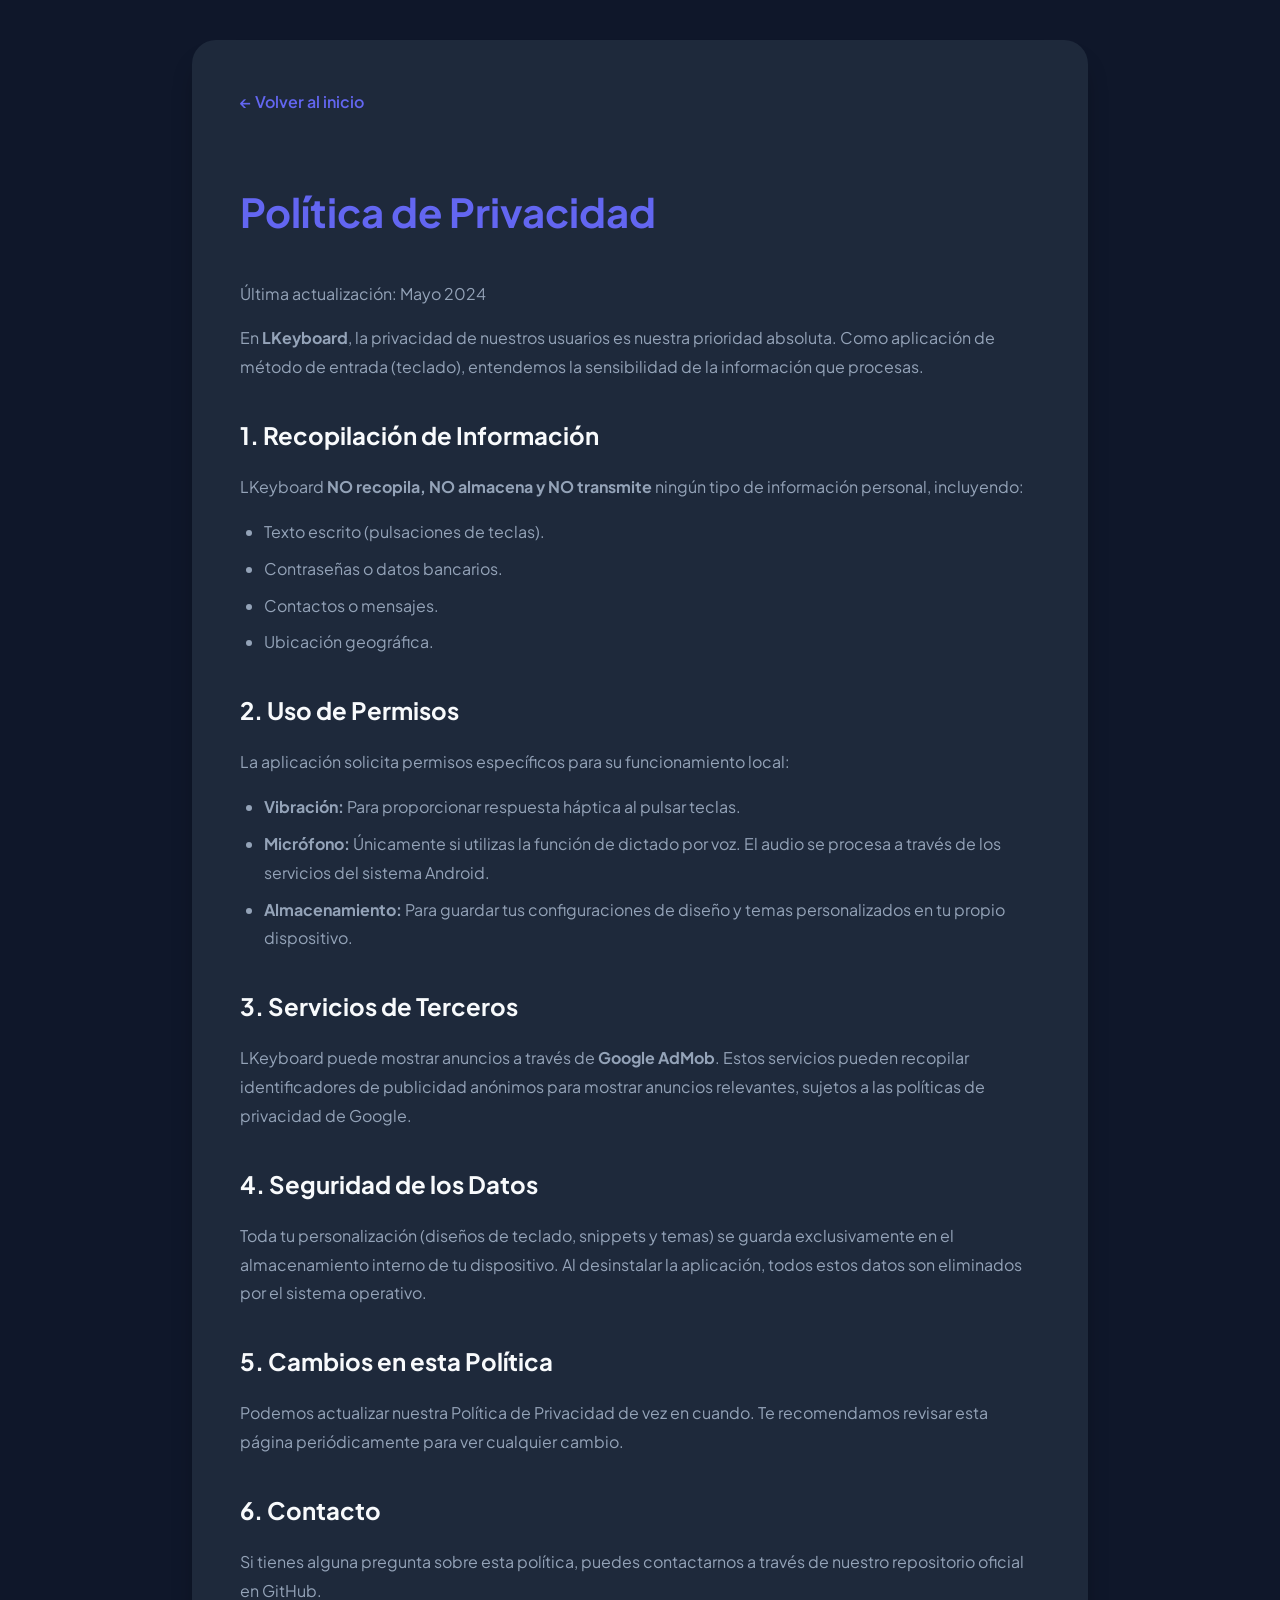
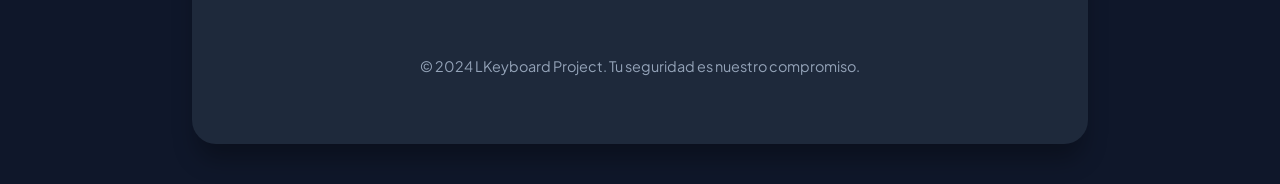
==== privacy-policy.html @ 49d66846 "actualizacion de la pagina" ====
<!DOCTYPE html>
<html lang="es">
<head>
    <meta charset="UTF-8">
    <meta name="viewport" content="width=device-width, initial-scale=1.0">
    <title>Política de Privacidad - LKeyboard</title>
    <link href="https://fonts.googleapis.com/css2?family=Plus+Jakarta+Sans:wght@400;600;700&display=swap" rel="stylesheet">
    <style>
        :root {
            --primary: #6366f1;
            --bg: #0f172a;
            --card-bg: #1e293b;
            --text: #f8fafc;
            --text-muted: #94a3b8;
        }

        body {
            background-color: var(--bg);
            color: var(--text);
            font-family: 'Plus Jakarta Sans', sans-serif;
            line-height: 1.8;
            padding: 2rem;
        }

        .container {
            max-width: 800px;
            margin: 0 auto;
            background: var(--card-bg);
            padding: 3rem;
            border-radius: 24px;
            box-shadow: 0 20px 25px -5px rgba(0, 0, 0, 0.3);
        }

        h1 { font-size: 2.5rem; margin-bottom: 2rem; color: var(--primary); }
        h2 { font-size: 1.5rem; margin-top: 2rem; margin-bottom: 1rem; color: var(--text); }
        p { margin-bottom: 1rem; color: var(--text-muted); }
        ul { margin-bottom: 1rem; padding-left: 1.5rem; color: var(--text-muted); }
        li { margin-bottom: 0.5rem; }

        .back-link {
            display: inline-block;
            margin-bottom: 2rem;
            color: var(--primary);
            text-decoration: none;
            font-weight: 600;
        }

        footer {
            margin-top: 3rem;
            text-align: center;
            font-size: 0.9rem;
            color: var(--text-muted);
        }
    </style>
</head>
<body>

    <div class="container">
        <a href="index.html" class="back-link">← Volver al inicio</a>

        <h1>Política de Privacidad</h1>
        <p>Última actualización: Mayo 2024</p>

        <p>En <strong>LKeyboard</strong>, la privacidad de nuestros usuarios es nuestra prioridad absoluta. Como aplicación de método de entrada (teclado), entendemos la sensibilidad de la información que procesas.</p>

        <h2>1. Recopilación de Información</h2>
        <p>LKeyboard <strong>NO recopila, NO almacena y NO transmite</strong> ningún tipo de información personal, incluyendo:</p>
        <ul>
            <li>Texto escrito (pulsaciones de teclas).</li>
            <li>Contraseñas o datos bancarios.</li>
            <li>Contactos o mensajes.</li>
            <li>Ubicación geográfica.</li>
        </ul>

        <h2>2. Uso de Permisos</h2>
        <p>La aplicación solicita permisos específicos para su funcionamiento local:</p>
        <ul>
            <li><strong>Vibración:</strong> Para proporcionar respuesta háptica al pulsar teclas.</li>
            <li><strong>Micrófono:</strong> Únicamente si utilizas la función de dictado por voz. El audio se procesa a través de los servicios del sistema Android.</li>
            <li><strong>Almacenamiento:</strong> Para guardar tus configuraciones de diseño y temas personalizados en tu propio dispositivo.</li>
        </ul>

        <h2>3. Servicios de Terceros</h2>
        <p>LKeyboard puede mostrar anuncios a través de <strong>Google AdMob</strong>. Estos servicios pueden recopilar identificadores de publicidad anónimos para mostrar anuncios relevantes, sujetos a las políticas de privacidad de Google.</p>

        <h2>4. Seguridad de los Datos</h2>
        <p>Toda tu personalización (diseños de teclado, snippets y temas) se guarda exclusivamente en el almacenamiento interno de tu dispositivo. Al desinstalar la aplicación, todos estos datos son eliminados por el sistema operativo.</p>

        <h2>5. Cambios en esta Política</h2>
        <p>Podemos actualizar nuestra Política de Privacidad de vez en cuando. Te recomendamos revisar esta página periódicamente para ver cualquier cambio.</p>

        <h2>6. Contacto</h2>
        <p>Si tienes alguna pregunta sobre esta política, puedes contactarnos a través de nuestro repositorio oficial en GitHub.</p>

        <footer>
            <p>&copy; 2024 LKeyboard Project. Tu seguridad es nuestro compromiso.</p>
        </footer>
    </div>

</body>
</html>
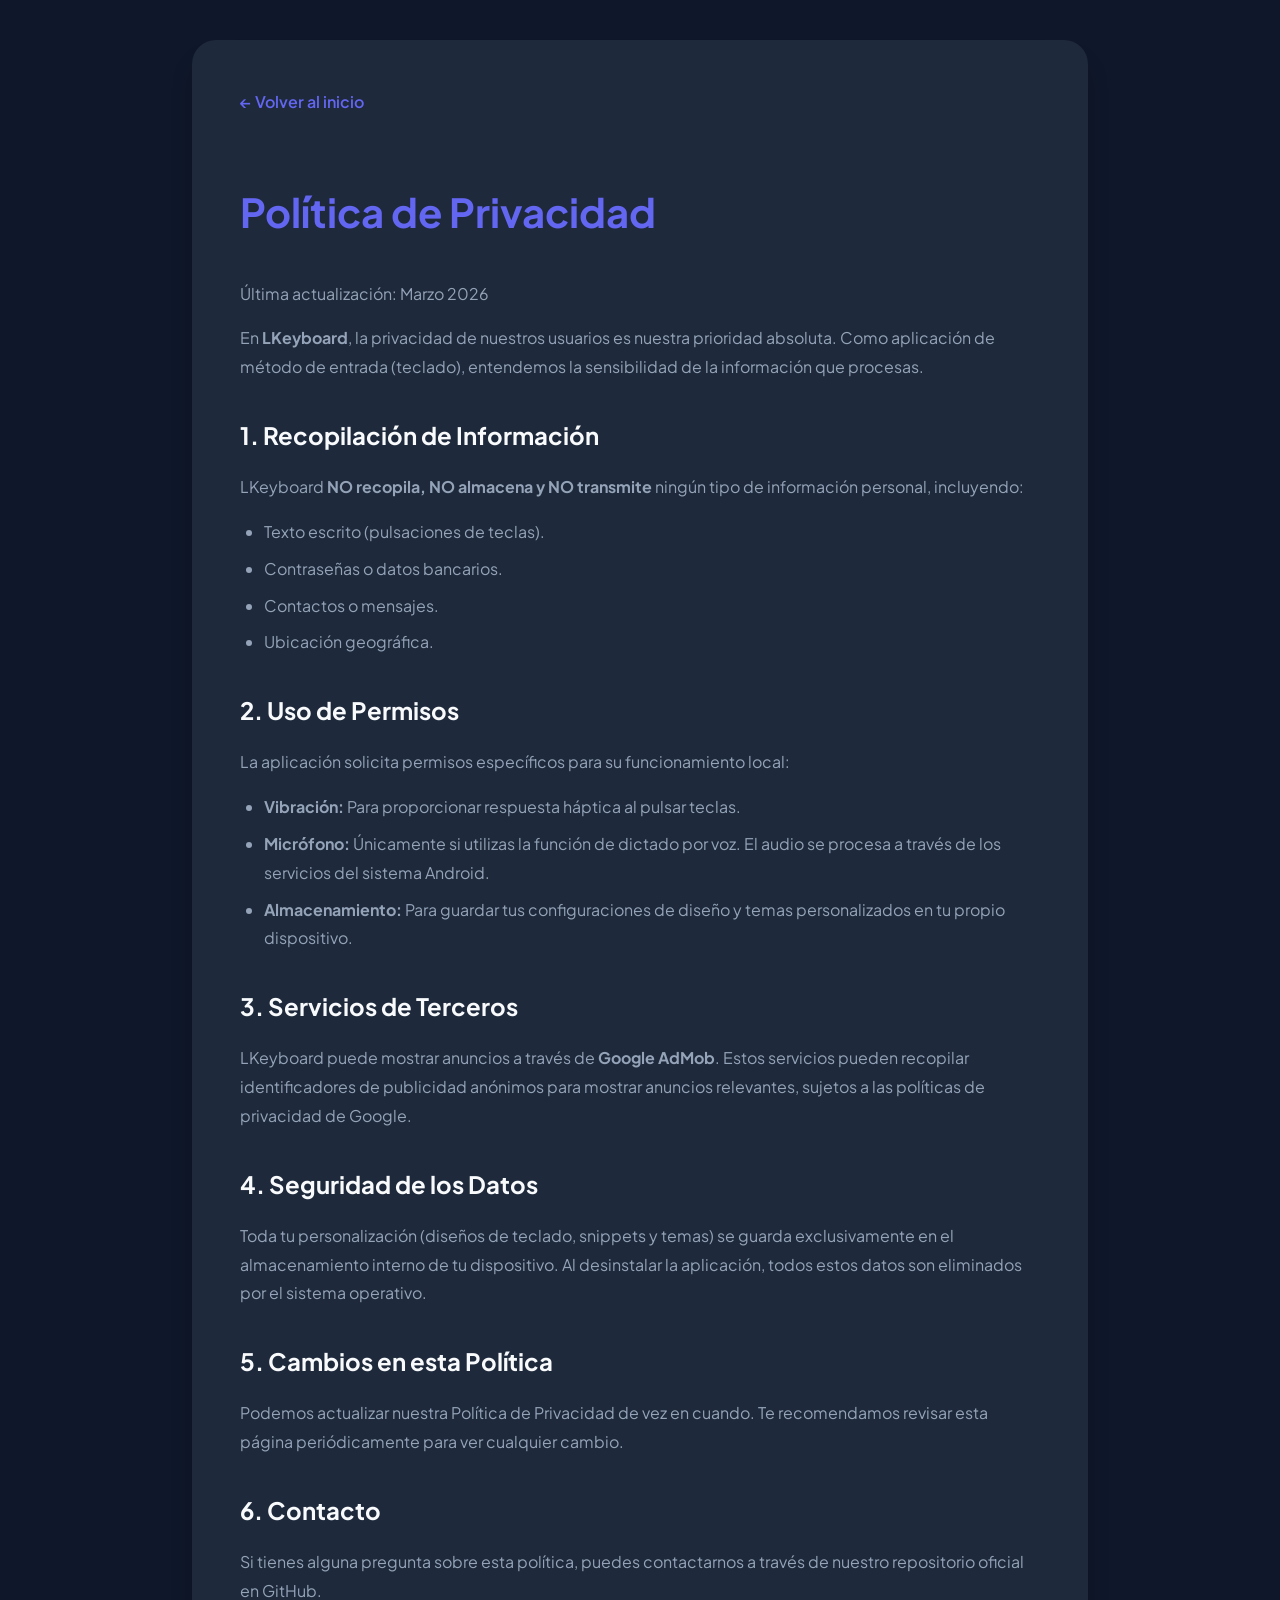
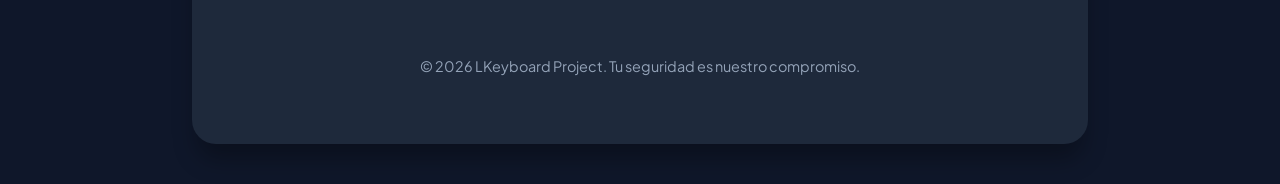
==== commit e993e8aa: "se inserto dos imagenes" ====
--- a/privacy-policy.html
+++ b/privacy-policy.html
@@ -59,7 +59,7 @@
         <a href="index.html" class="back-link">← Volver al inicio</a>
 
         <h1>Política de Privacidad</h1>
-        <p>Última actualización: Mayo 2024</p>
+        <p>Última actualización: Marzo 2026</p>
 
         <p>En <strong>LKeyboard</strong>, la privacidad de nuestros usuarios es nuestra prioridad absoluta. Como aplicación de método de entrada (teclado), entendemos la sensibilidad de la información que procesas.</p>
 
@@ -93,7 +93,7 @@
         <p>Si tienes alguna pregunta sobre esta política, puedes contactarnos a través de nuestro repositorio oficial en GitHub.</p>
 
         <footer>
-            <p>&copy; 2024 LKeyboard Project. Tu seguridad es nuestro compromiso.</p>
+            <p>&copy; 2026 LKeyboard Project. Tu seguridad es nuestro compromiso.</p>
         </footer>
     </div>
 
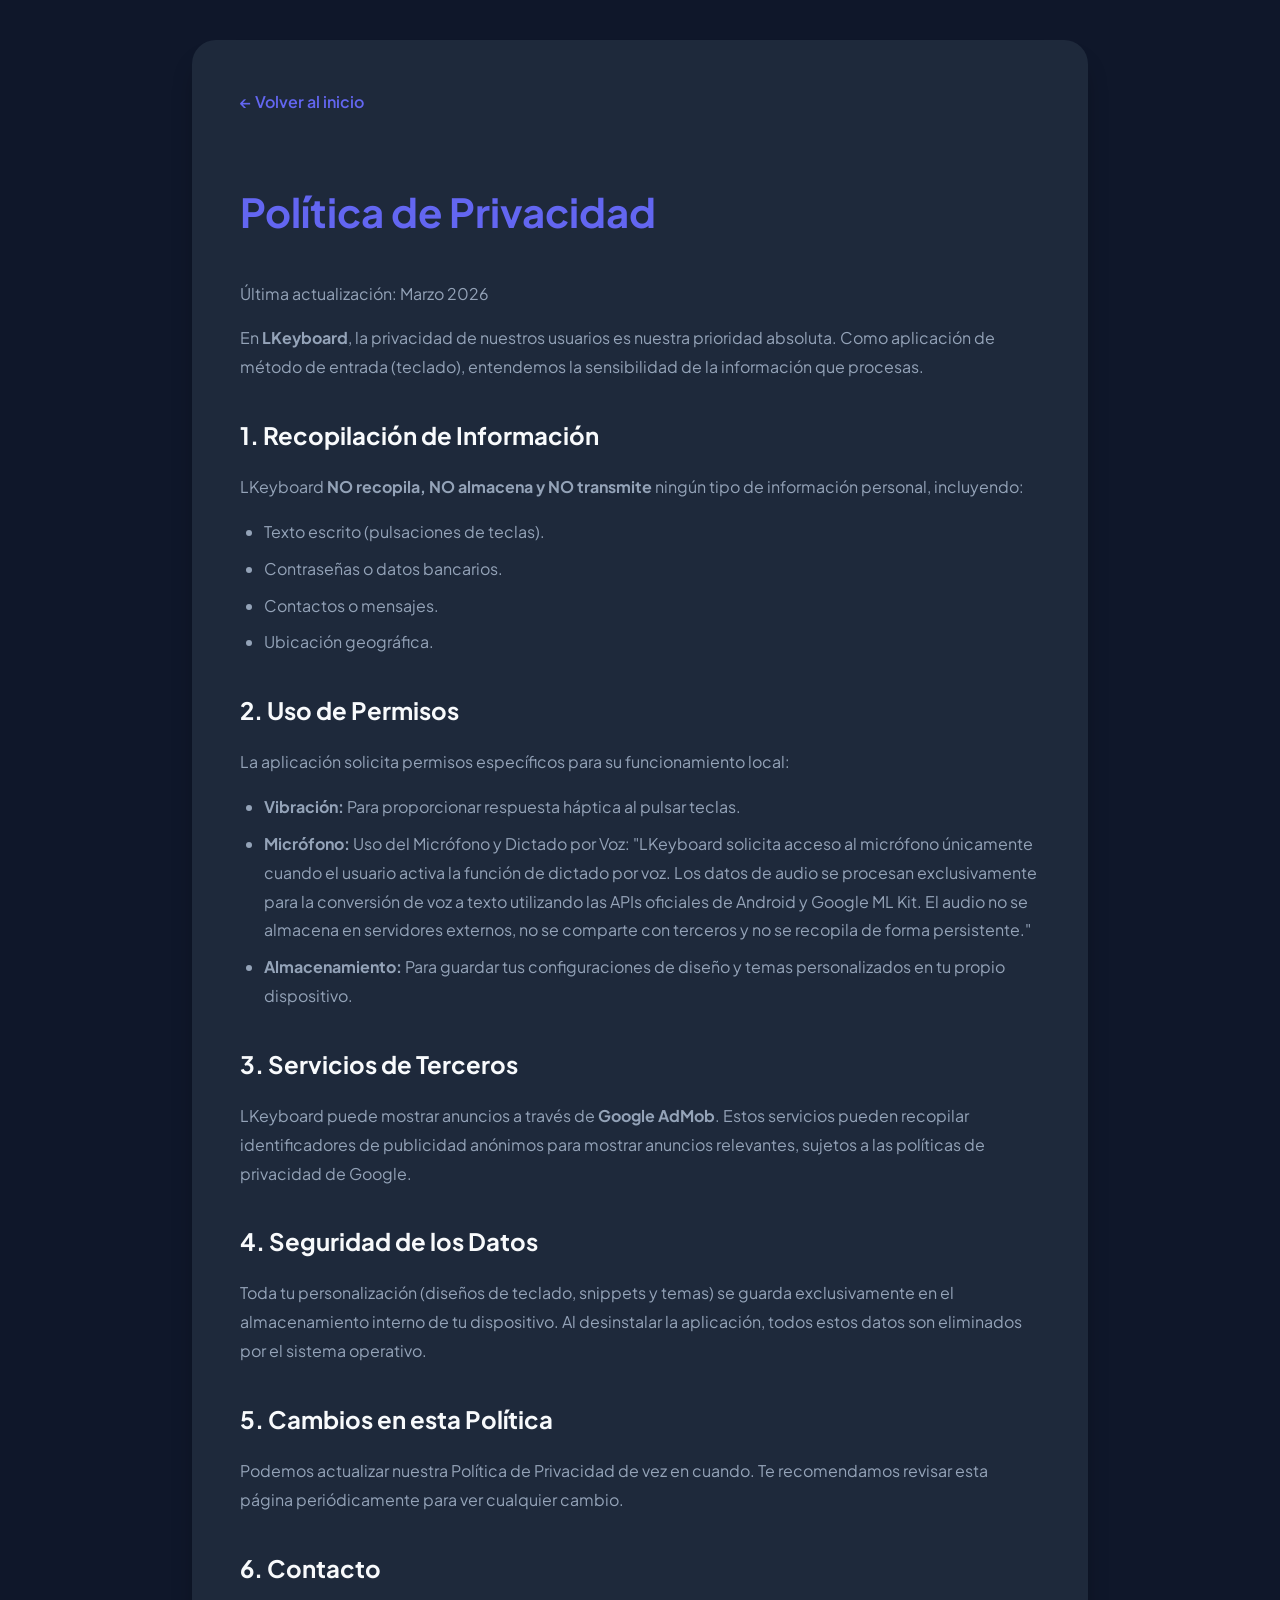
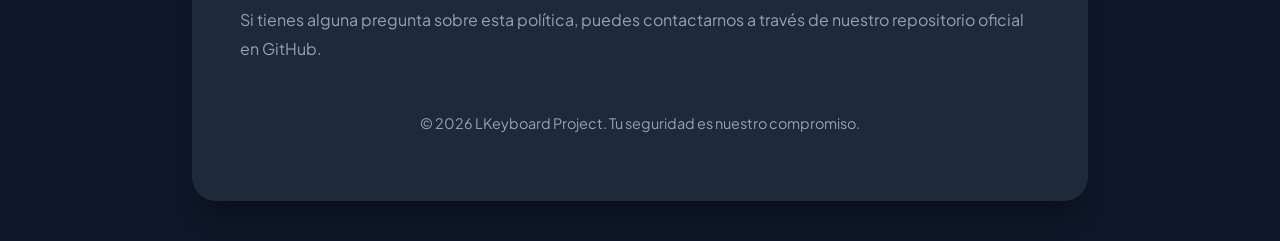
==== commit 7ef67462: "1.23 prueba" ====
--- a/privacy-policy.html
+++ b/privacy-policy.html
@@ -76,7 +76,7 @@
         <p>La aplicación solicita permisos específicos para su funcionamiento local:</p>
         <ul>
             <li><strong>Vibración:</strong> Para proporcionar respuesta háptica al pulsar teclas.</li>
-            <li><strong>Micrófono:</strong> Únicamente si utilizas la función de dictado por voz. El audio se procesa a través de los servicios del sistema Android.</li>
+            <li><strong>Micrófono:</strong> Uso del Micrófono y Dictado por Voz: "LKeyboard solicita acceso al micrófono únicamente cuando el usuario activa la función de dictado por voz. Los datos de audio se procesan exclusivamente para la conversión de voz a texto utilizando las APIs oficiales de Android y Google ML Kit. El audio no se almacena en servidores externos, no se comparte con terceros y no se recopila de forma persistente."</li>
             <li><strong>Almacenamiento:</strong> Para guardar tus configuraciones de diseño y temas personalizados en tu propio dispositivo.</li>
         </ul>
 
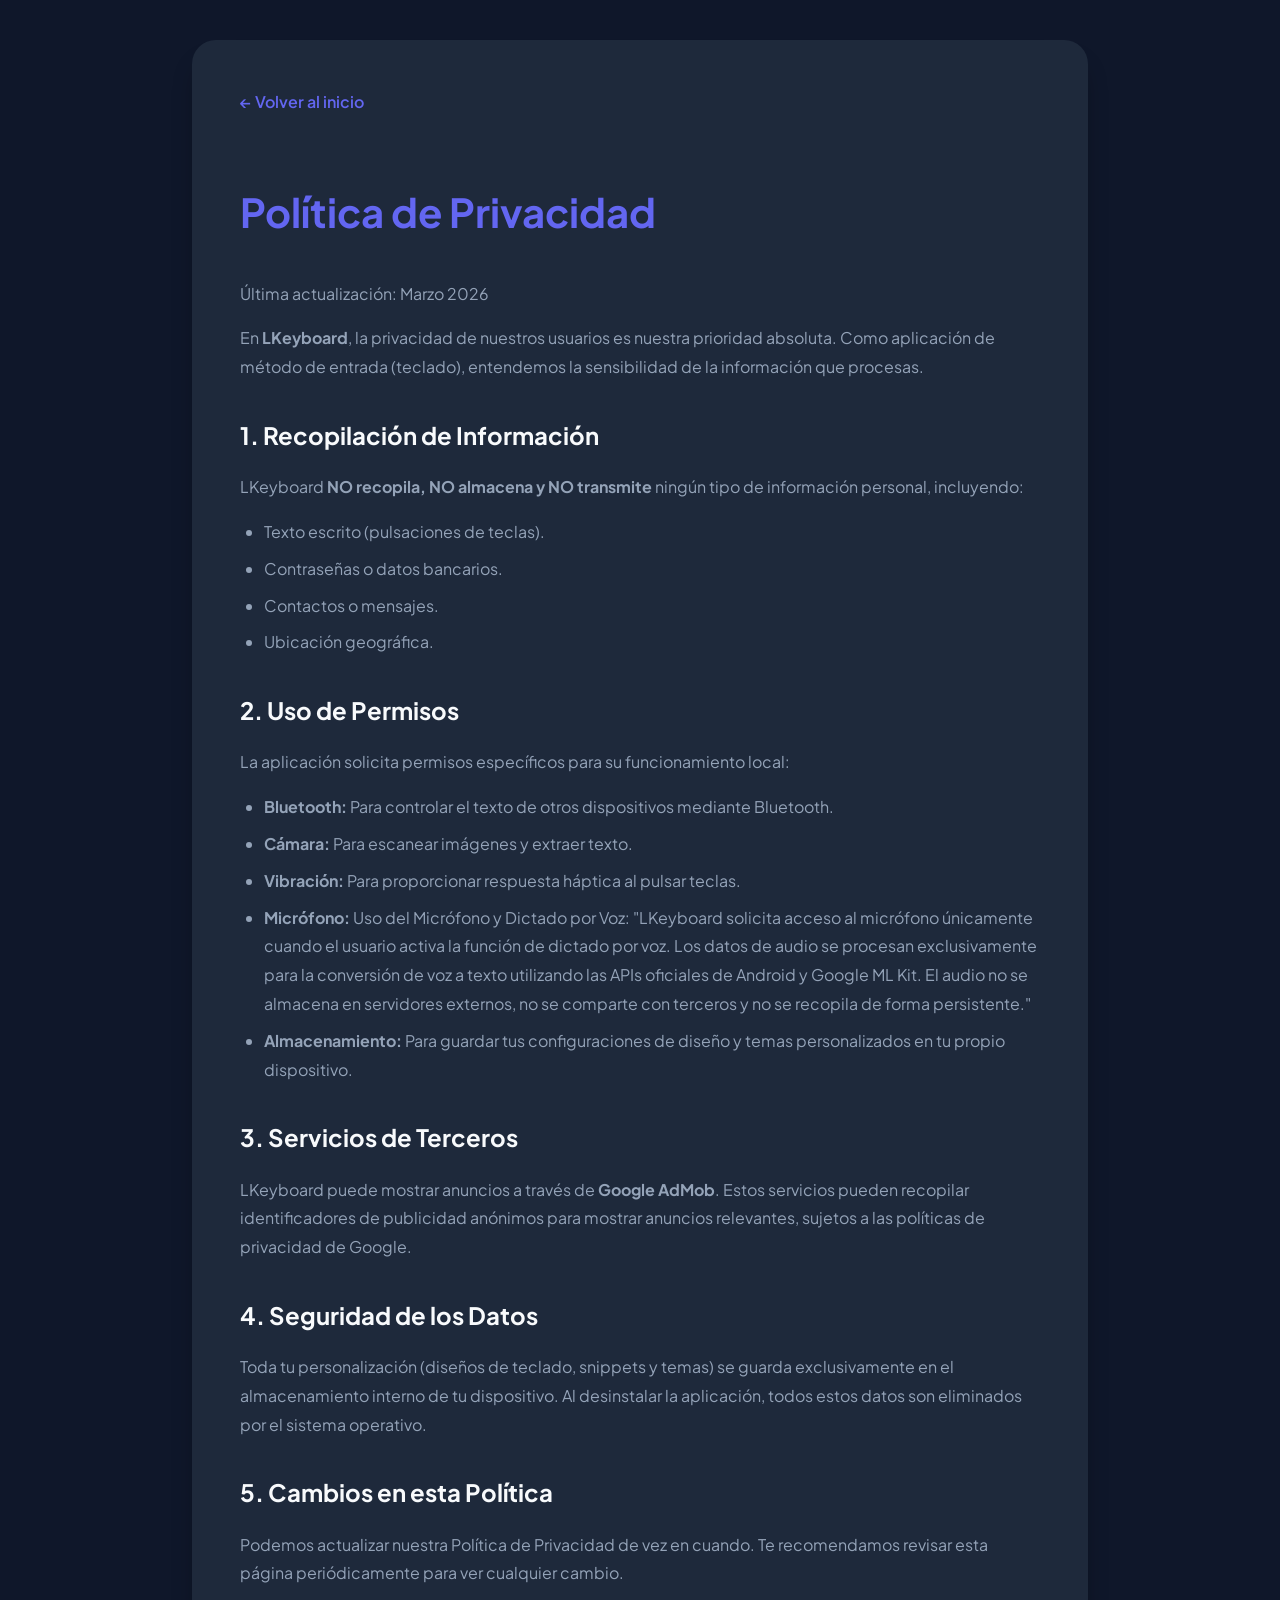
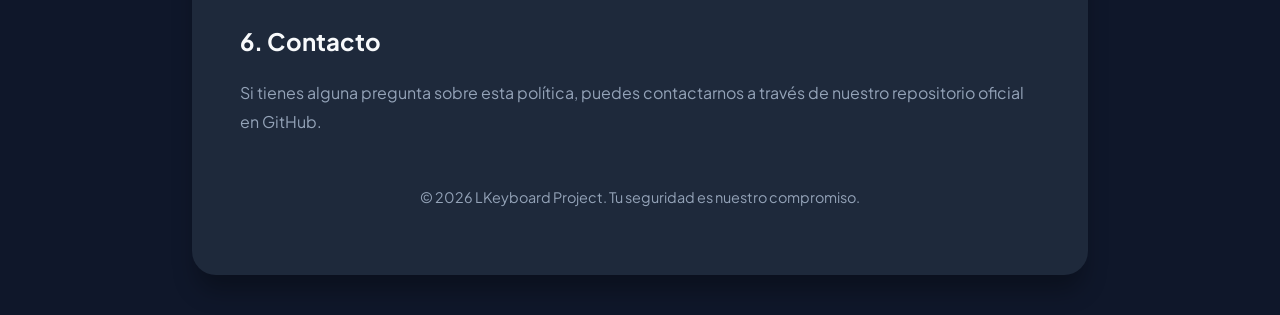
==== commit 87e648e3: "primera version produccion 1.32" ====
--- a/privacy-policy.html
+++ b/privacy-policy.html
@@ -75,6 +75,8 @@
         <h2>2. Uso de Permisos</h2>
         <p>La aplicación solicita permisos específicos para su funcionamiento local:</p>
         <ul>
+            <li><strong>Bluetooth:</strong> Para controlar el texto de otros dispositivos mediante Bluetooth.</li>
+            <li><strong>Cámara:</strong> Para escanear imágenes y extraer texto.</li>
             <li><strong>Vibración:</strong> Para proporcionar respuesta háptica al pulsar teclas.</li>
             <li><strong>Micrófono:</strong> Uso del Micrófono y Dictado por Voz: "LKeyboard solicita acceso al micrófono únicamente cuando el usuario activa la función de dictado por voz. Los datos de audio se procesan exclusivamente para la conversión de voz a texto utilizando las APIs oficiales de Android y Google ML Kit. El audio no se almacena en servidores externos, no se comparte con terceros y no se recopila de forma persistente."</li>
             <li><strong>Almacenamiento:</strong> Para guardar tus configuraciones de diseño y temas personalizados en tu propio dispositivo.</li>
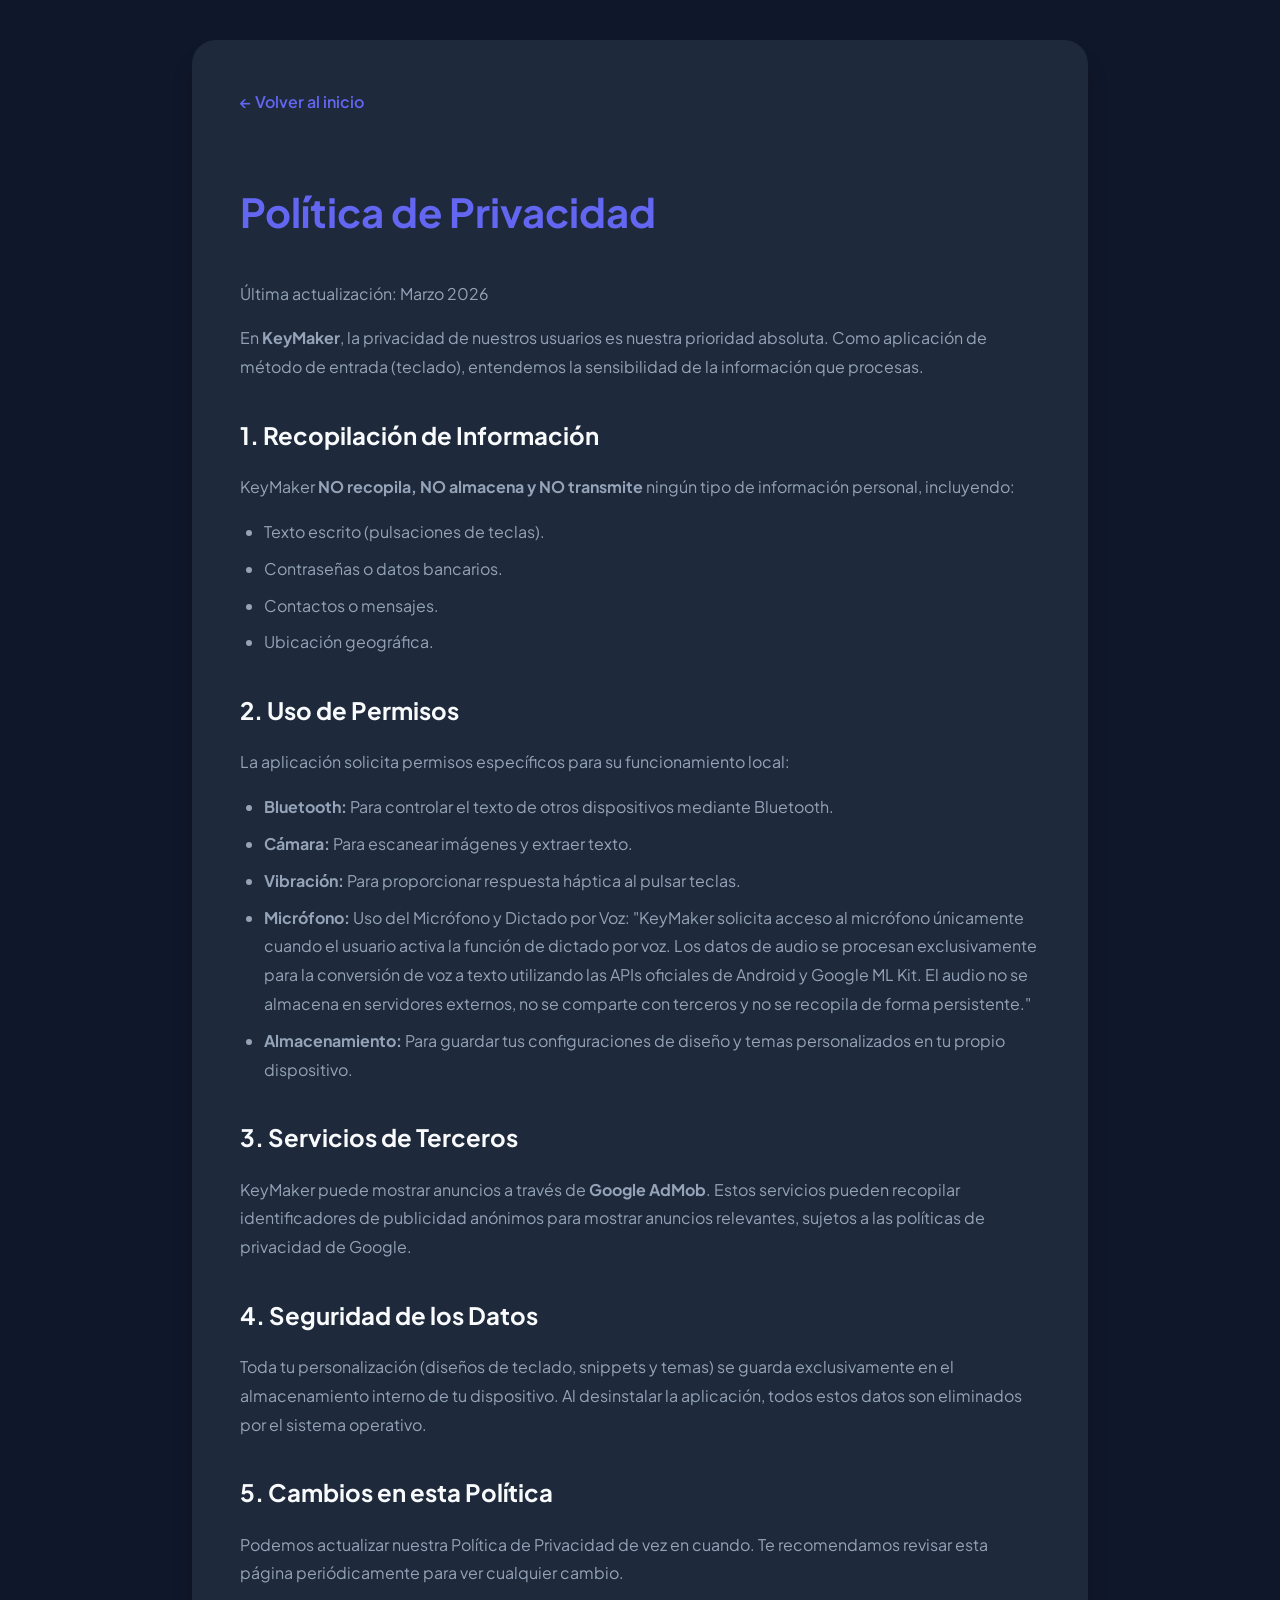
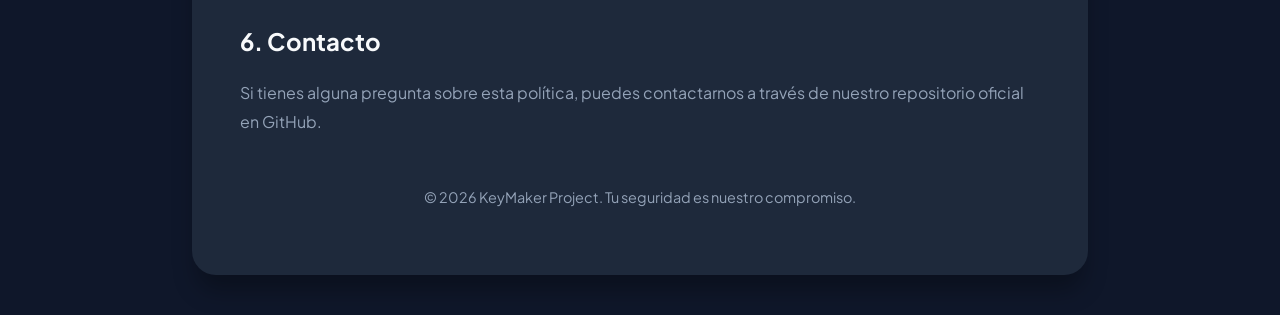
==== commit da5bd598: "version 1.47" ====
--- a/privacy-policy.html
+++ b/privacy-policy.html
@@ -3,7 +3,7 @@
 <head>
     <meta charset="UTF-8">
     <meta name="viewport" content="width=device-width, initial-scale=1.0">
-    <title>Política de Privacidad - LKeyboard</title>
+    <title>Política de Privacidad - KeyMaker</title>
     <link href="https://fonts.googleapis.com/css2?family=Plus+Jakarta+Sans:wght@400;600;700&display=swap" rel="stylesheet">
     <style>
         :root {
@@ -61,10 +61,10 @@
         <h1>Política de Privacidad</h1>
         <p>Última actualización: Marzo 2026</p>
 
-        <p>En <strong>LKeyboard</strong>, la privacidad de nuestros usuarios es nuestra prioridad absoluta. Como aplicación de método de entrada (teclado), entendemos la sensibilidad de la información que procesas.</p>
+        <p>En <strong>KeyMaker</strong>, la privacidad de nuestros usuarios es nuestra prioridad absoluta. Como aplicación de método de entrada (teclado), entendemos la sensibilidad de la información que procesas.</p>
 
         <h2>1. Recopilación de Información</h2>
-        <p>LKeyboard <strong>NO recopila, NO almacena y NO transmite</strong> ningún tipo de información personal, incluyendo:</p>
+        <p>KeyMaker <strong>NO recopila, NO almacena y NO transmite</strong> ningún tipo de información personal, incluyendo:</p>
         <ul>
             <li>Texto escrito (pulsaciones de teclas).</li>
             <li>Contraseñas o datos bancarios.</li>
@@ -78,12 +78,12 @@
             <li><strong>Bluetooth:</strong> Para controlar el texto de otros dispositivos mediante Bluetooth.</li>
             <li><strong>Cámara:</strong> Para escanear imágenes y extraer texto.</li>
             <li><strong>Vibración:</strong> Para proporcionar respuesta háptica al pulsar teclas.</li>
-            <li><strong>Micrófono:</strong> Uso del Micrófono y Dictado por Voz: "LKeyboard solicita acceso al micrófono únicamente cuando el usuario activa la función de dictado por voz. Los datos de audio se procesan exclusivamente para la conversión de voz a texto utilizando las APIs oficiales de Android y Google ML Kit. El audio no se almacena en servidores externos, no se comparte con terceros y no se recopila de forma persistente."</li>
+            <li><strong>Micrófono:</strong> Uso del Micrófono y Dictado por Voz: "KeyMaker solicita acceso al micrófono únicamente cuando el usuario activa la función de dictado por voz. Los datos de audio se procesan exclusivamente para la conversión de voz a texto utilizando las APIs oficiales de Android y Google ML Kit. El audio no se almacena en servidores externos, no se comparte con terceros y no se recopila de forma persistente."</li>
             <li><strong>Almacenamiento:</strong> Para guardar tus configuraciones de diseño y temas personalizados en tu propio dispositivo.</li>
         </ul>
 
         <h2>3. Servicios de Terceros</h2>
-        <p>LKeyboard puede mostrar anuncios a través de <strong>Google AdMob</strong>. Estos servicios pueden recopilar identificadores de publicidad anónimos para mostrar anuncios relevantes, sujetos a las políticas de privacidad de Google.</p>
+        <p>KeyMaker puede mostrar anuncios a través de <strong>Google AdMob</strong>. Estos servicios pueden recopilar identificadores de publicidad anónimos para mostrar anuncios relevantes, sujetos a las políticas de privacidad de Google.</p>
 
         <h2>4. Seguridad de los Datos</h2>
         <p>Toda tu personalización (diseños de teclado, snippets y temas) se guarda exclusivamente en el almacenamiento interno de tu dispositivo. Al desinstalar la aplicación, todos estos datos son eliminados por el sistema operativo.</p>
@@ -95,7 +95,7 @@
         <p>Si tienes alguna pregunta sobre esta política, puedes contactarnos a través de nuestro repositorio oficial en GitHub.</p>
 
         <footer>
-            <p>&copy; 2026 LKeyboard Project. Tu seguridad es nuestro compromiso.</p>
+            <p>&copy; 2026 KeyMaker Project. Tu seguridad es nuestro compromiso.</p>
         </footer>
     </div>
 
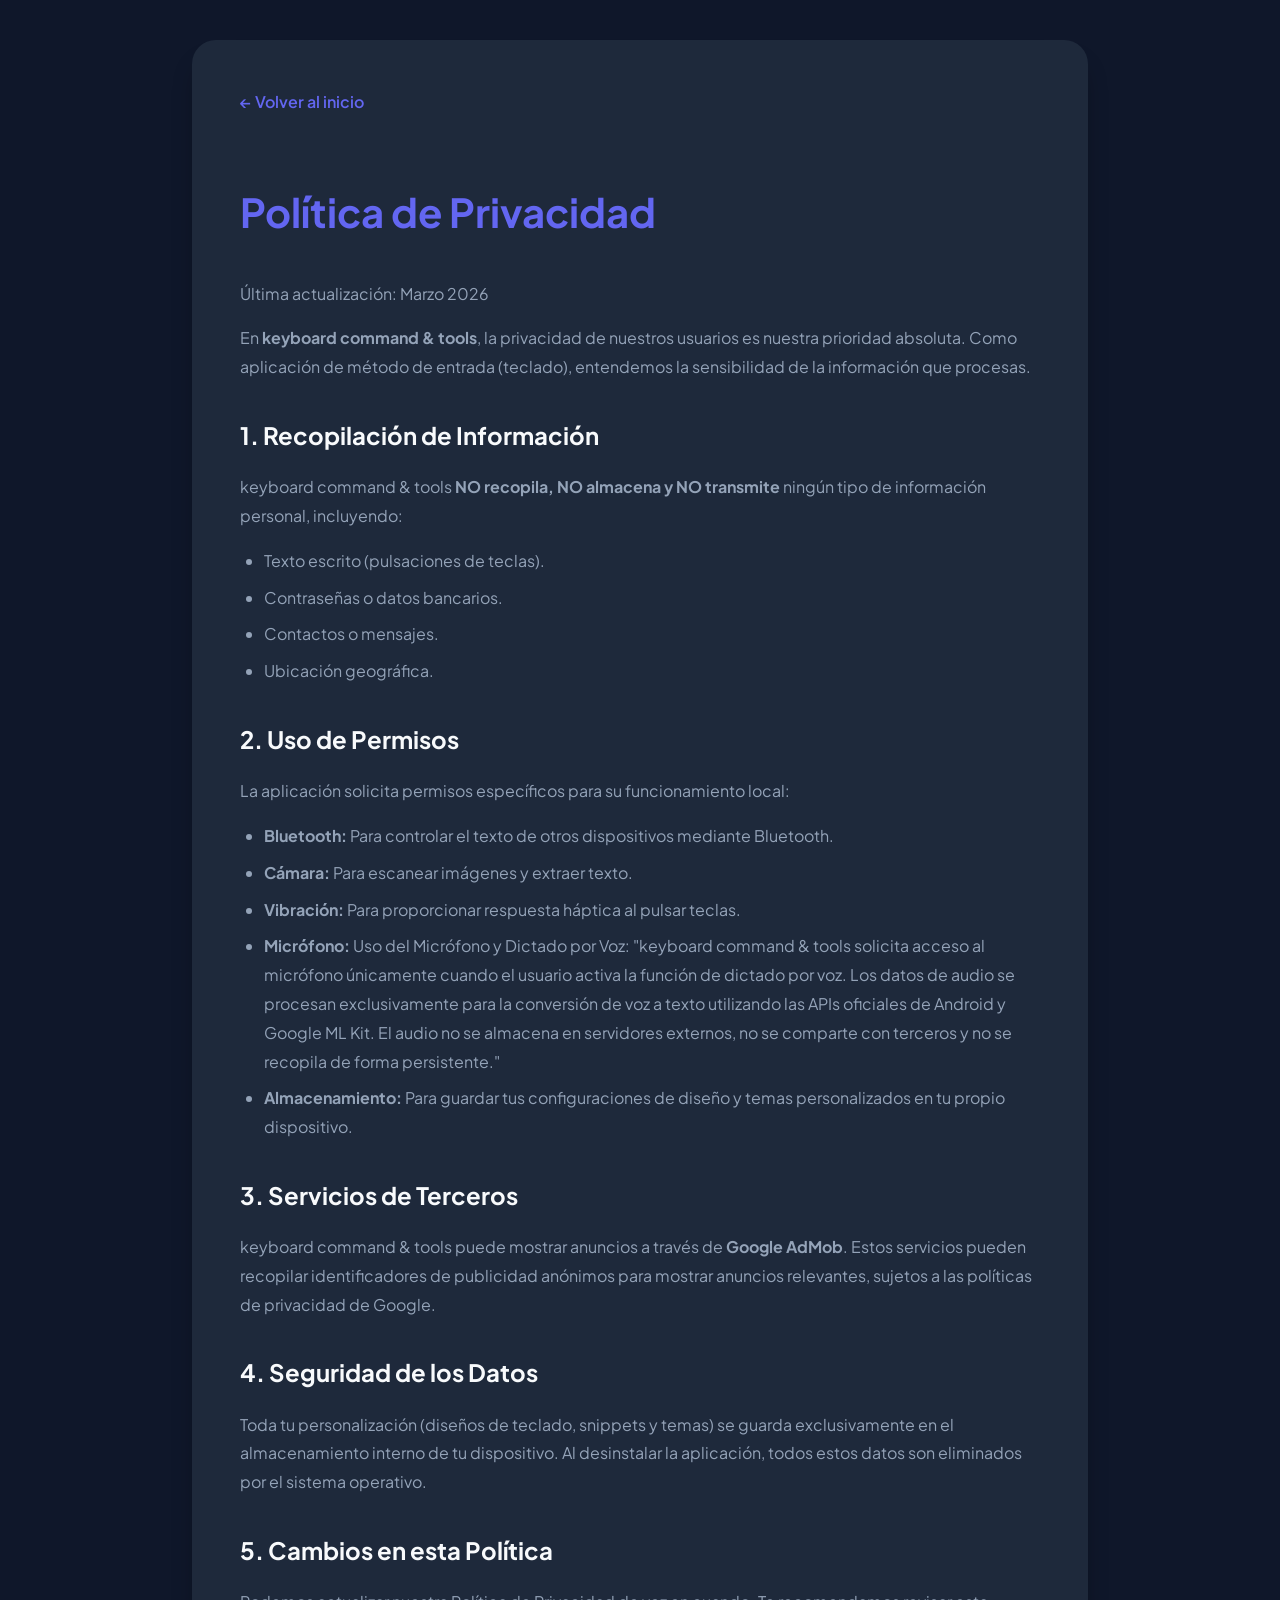
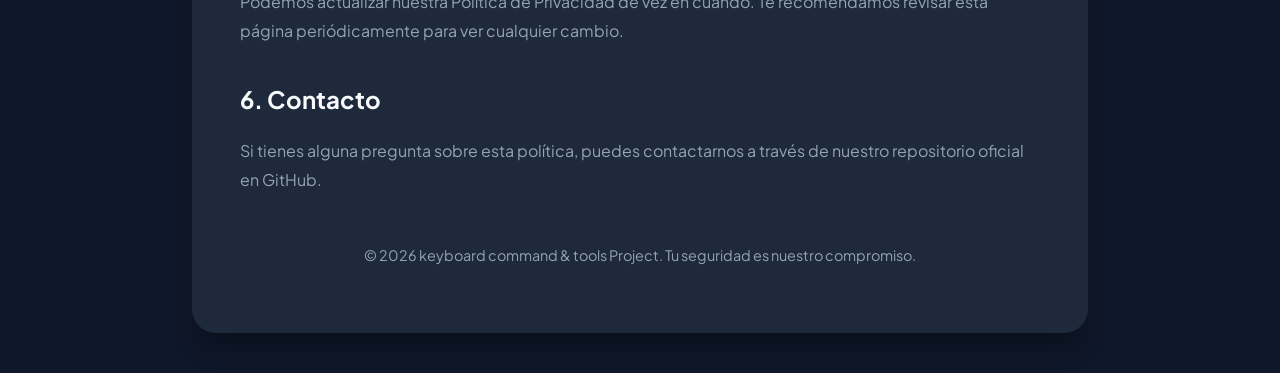
==== commit d46f627b: "version 1.50" ====
--- a/privacy-policy.html
+++ b/privacy-policy.html
@@ -3,7 +3,7 @@
 <head>
     <meta charset="UTF-8">
     <meta name="viewport" content="width=device-width, initial-scale=1.0">
-    <title>Política de Privacidad - KeyMaker</title>
+    <title>Política de Privacidad - keyboard command & tools</title>
     <link href="https://fonts.googleapis.com/css2?family=Plus+Jakarta+Sans:wght@400;600;700&display=swap" rel="stylesheet">
     <style>
         :root {
@@ -61,10 +61,10 @@
         <h1>Política de Privacidad</h1>
         <p>Última actualización: Marzo 2026</p>
 
-        <p>En <strong>KeyMaker</strong>, la privacidad de nuestros usuarios es nuestra prioridad absoluta. Como aplicación de método de entrada (teclado), entendemos la sensibilidad de la información que procesas.</p>
+        <p>En <strong>keyboard command & tools</strong>, la privacidad de nuestros usuarios es nuestra prioridad absoluta. Como aplicación de método de entrada (teclado), entendemos la sensibilidad de la información que procesas.</p>
 
         <h2>1. Recopilación de Información</h2>
-        <p>KeyMaker <strong>NO recopila, NO almacena y NO transmite</strong> ningún tipo de información personal, incluyendo:</p>
+        <p>keyboard command & tools <strong>NO recopila, NO almacena y NO transmite</strong> ningún tipo de información personal, incluyendo:</p>
         <ul>
             <li>Texto escrito (pulsaciones de teclas).</li>
             <li>Contraseñas o datos bancarios.</li>
@@ -78,12 +78,12 @@
             <li><strong>Bluetooth:</strong> Para controlar el texto de otros dispositivos mediante Bluetooth.</li>
             <li><strong>Cámara:</strong> Para escanear imágenes y extraer texto.</li>
             <li><strong>Vibración:</strong> Para proporcionar respuesta háptica al pulsar teclas.</li>
-            <li><strong>Micrófono:</strong> Uso del Micrófono y Dictado por Voz: "KeyMaker solicita acceso al micrófono únicamente cuando el usuario activa la función de dictado por voz. Los datos de audio se procesan exclusivamente para la conversión de voz a texto utilizando las APIs oficiales de Android y Google ML Kit. El audio no se almacena en servidores externos, no se comparte con terceros y no se recopila de forma persistente."</li>
+            <li><strong>Micrófono:</strong> Uso del Micrófono y Dictado por Voz: "keyboard command & tools solicita acceso al micrófono únicamente cuando el usuario activa la función de dictado por voz. Los datos de audio se procesan exclusivamente para la conversión de voz a texto utilizando las APIs oficiales de Android y Google ML Kit. El audio no se almacena en servidores externos, no se comparte con terceros y no se recopila de forma persistente."</li>
             <li><strong>Almacenamiento:</strong> Para guardar tus configuraciones de diseño y temas personalizados en tu propio dispositivo.</li>
         </ul>
 
         <h2>3. Servicios de Terceros</h2>
-        <p>KeyMaker puede mostrar anuncios a través de <strong>Google AdMob</strong>. Estos servicios pueden recopilar identificadores de publicidad anónimos para mostrar anuncios relevantes, sujetos a las políticas de privacidad de Google.</p>
+        <p>keyboard command & tools puede mostrar anuncios a través de <strong>Google AdMob</strong>. Estos servicios pueden recopilar identificadores de publicidad anónimos para mostrar anuncios relevantes, sujetos a las políticas de privacidad de Google.</p>
 
         <h2>4. Seguridad de los Datos</h2>
         <p>Toda tu personalización (diseños de teclado, snippets y temas) se guarda exclusivamente en el almacenamiento interno de tu dispositivo. Al desinstalar la aplicación, todos estos datos son eliminados por el sistema operativo.</p>
@@ -95,7 +95,7 @@
         <p>Si tienes alguna pregunta sobre esta política, puedes contactarnos a través de nuestro repositorio oficial en GitHub.</p>
 
         <footer>
-            <p>&copy; 2026 KeyMaker Project. Tu seguridad es nuestro compromiso.</p>
+            <p>&copy; 2026 keyboard command & tools Project. Tu seguridad es nuestro compromiso.</p>
         </footer>
     </div>
 
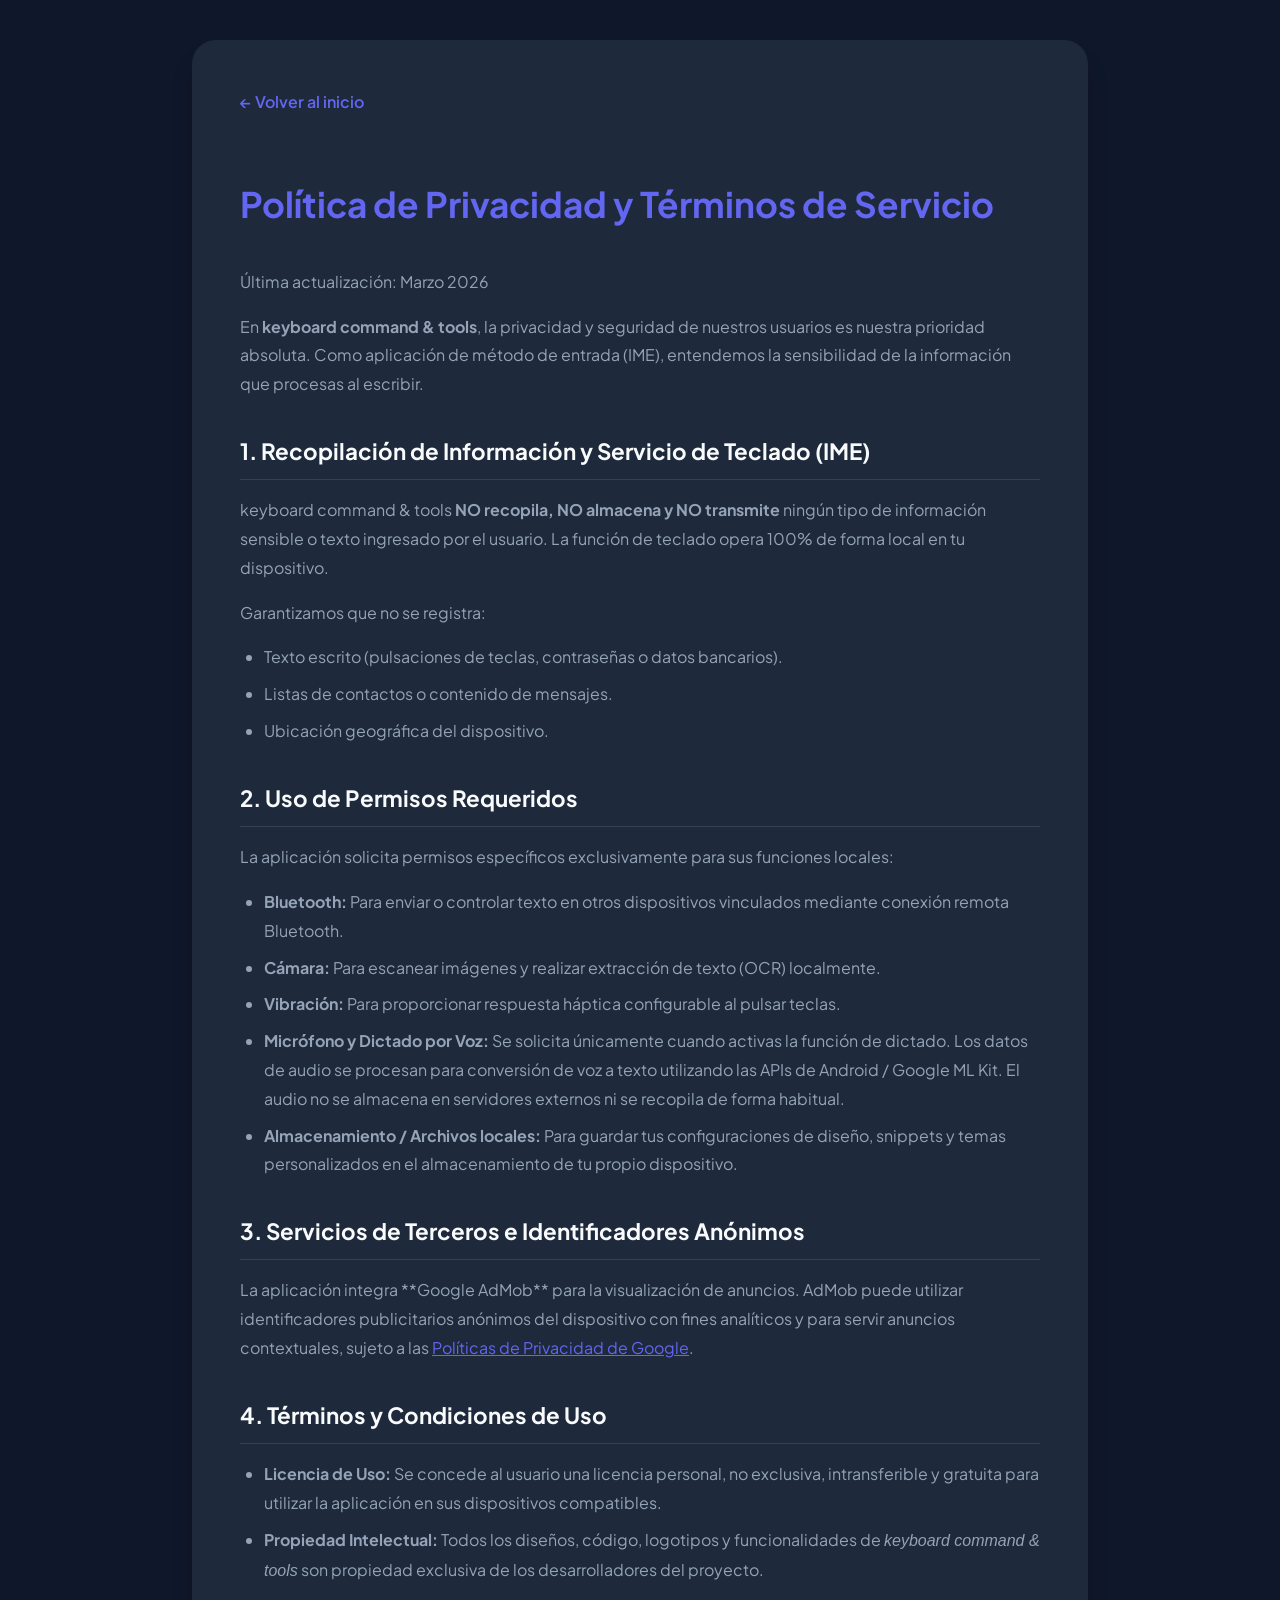
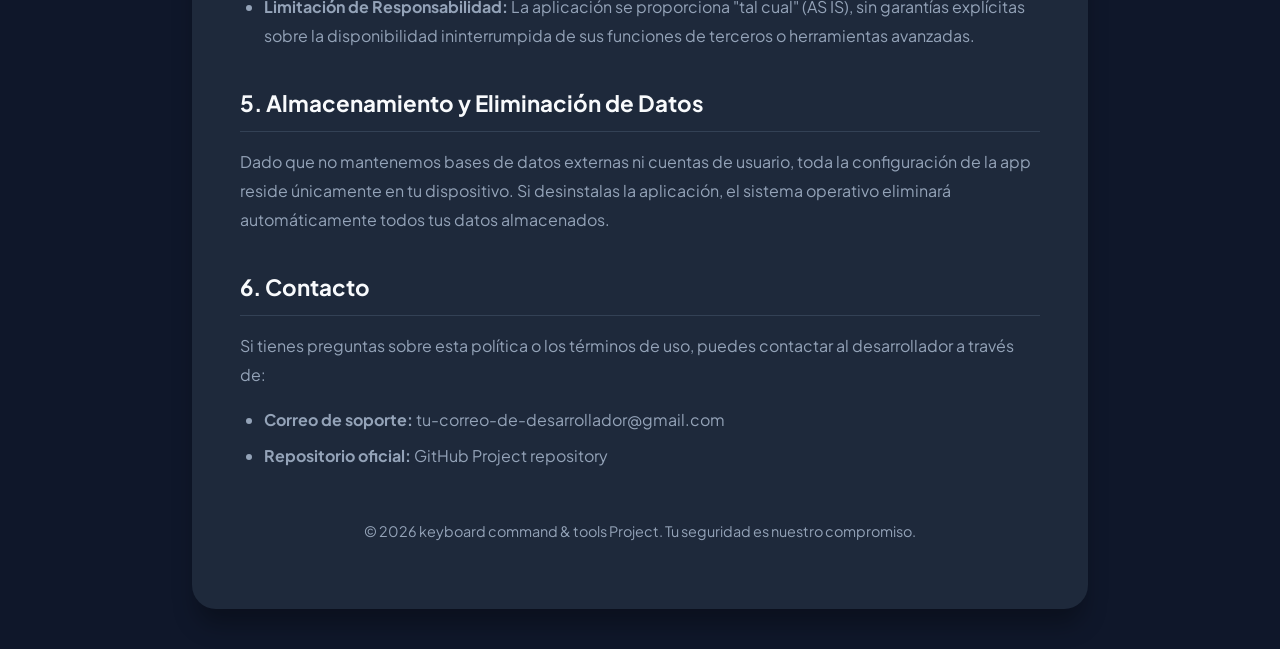
==== commit ffb2c3d6: "Actualizar privacy-policy.html Se agregó al archivo los términos y condiciones requeridos por google" ====
--- a/privacy-policy.html
+++ b/privacy-policy.html
@@ -3,7 +3,7 @@
 <head>
     <meta charset="UTF-8">
     <meta name="viewport" content="width=device-width, initial-scale=1.0">
-    <title>Política de Privacidad - keyboard command & tools</title>
+    <title>Política de Privacidad y Términos de Servicio - keyboard command & tools</title>
     <link href="https://fonts.googleapis.com/css2?family=Plus+Jakarta+Sans:wght@400;600;700&display=swap" rel="stylesheet">
     <style>
         :root {
@@ -31,8 +31,8 @@
             box-shadow: 0 20px 25px -5px rgba(0, 0, 0, 0.3);
         }
 
-        h1 { font-size: 2.5rem; margin-bottom: 2rem; color: var(--primary); }
-        h2 { font-size: 1.5rem; margin-top: 2rem; margin-bottom: 1rem; color: var(--text); }
+        h1 { font-size: 2.2rem; margin-bottom: 2rem; color: var(--primary); }
+        h2 { font-size: 1.4rem; margin-top: 2rem; margin-bottom: 1rem; color: var(--text); border-bottom: 1px solid #334155; padding-bottom: 0.5rem; }
         p { margin-bottom: 1rem; color: var(--text-muted); }
         ul { margin-bottom: 1rem; padding-left: 1.5rem; color: var(--text-muted); }
         li { margin-bottom: 0.5rem; }
@@ -58,41 +58,49 @@
     <div class="container">
         <a href="index.html" class="back-link">← Volver al inicio</a>
 
-        <h1>Política de Privacidad</h1>
+        <h1>Política de Privacidad y Términos de Servicio</h1>
         <p>Última actualización: Marzo 2026</p>
 
-        <p>En <strong>keyboard command & tools</strong>, la privacidad de nuestros usuarios es nuestra prioridad absoluta. Como aplicación de método de entrada (teclado), entendemos la sensibilidad de la información que procesas.</p>
+        <p>En <strong>keyboard command & tools</strong>, la privacidad y seguridad de nuestros usuarios es nuestra prioridad absoluta. Como aplicación de método de entrada (IME), entendemos la sensibilidad de la información que procesas al escribir.</p>
 
-        <h2>1. Recopilación de Información</h2>
-        <p>keyboard command & tools <strong>NO recopila, NO almacena y NO transmite</strong> ningún tipo de información personal, incluyendo:</p>
+        <h2>1. Recopilación de Información y Servicio de Teclado (IME)</h2>
+        <p>keyboard command & tools <strong>NO recopila, NO almacena y NO transmite</strong> ningún tipo de información sensible o texto ingresado por el usuario. La función de teclado opera 100% de forma local en tu dispositivo.</p>
+        <p>Garantizamos que no se registra:</p>
         <ul>
-            <li>Texto escrito (pulsaciones de teclas).</li>
-            <li>Contraseñas o datos bancarios.</li>
-            <li>Contactos o mensajes.</li>
-            <li>Ubicación geográfica.</li>
+            <li>Texto escrito (pulsaciones de teclas, contraseñas o datos bancarios).</li>
+            <li>Listas de contactos o contenido de mensajes.</li>
+            <li>Ubicación geográfica del dispositivo.</li>
         </ul>
 
-        <h2>2. Uso de Permisos</h2>
-        <p>La aplicación solicita permisos específicos para su funcionamiento local:</p>
+        <h2>2. Uso de Permisos Requeridos</h2>
+        <p>La aplicación solicita permisos específicos exclusivamente para sus funciones locales:</p>
         <ul>
-            <li><strong>Bluetooth:</strong> Para controlar el texto de otros dispositivos mediante Bluetooth.</li>
-            <li><strong>Cámara:</strong> Para escanear imágenes y extraer texto.</li>
-            <li><strong>Vibración:</strong> Para proporcionar respuesta háptica al pulsar teclas.</li>
-            <li><strong>Micrófono:</strong> Uso del Micrófono y Dictado por Voz: "keyboard command & tools solicita acceso al micrófono únicamente cuando el usuario activa la función de dictado por voz. Los datos de audio se procesan exclusivamente para la conversión de voz a texto utilizando las APIs oficiales de Android y Google ML Kit. El audio no se almacena en servidores externos, no se comparte con terceros y no se recopila de forma persistente."</li>
-            <li><strong>Almacenamiento:</strong> Para guardar tus configuraciones de diseño y temas personalizados en tu propio dispositivo.</li>
+            <li><strong>Bluetooth:</strong> Para enviar o controlar texto en otros dispositivos vinculados mediante conexión remota Bluetooth.</li>
+            <li><strong>Cámara:</strong> Para escanear imágenes y realizar extracción de texto (OCR) localmente.</li>
+            <li><strong>Vibración:</strong> Para proporcionar respuesta háptica configurable al pulsar teclas.</li>
+            <li><strong>Micrófono y Dictado por Voz:</strong> Se solicita únicamente cuando activas la función de dictado. Los datos de audio se procesan para conversión de voz a texto utilizando las APIs de Android / Google ML Kit. El audio no se almacena en servidores externos ni se recopila de forma habitual.</li>
+            <li><strong>Almacenamiento / Archivos locales:</strong> Para guardar tus configuraciones de diseño, snippets y temas personalizados en el almacenamiento de tu propio dispositivo.</li>
         </ul>
 
-        <h2>3. Servicios de Terceros</h2>
-        <p>keyboard command & tools puede mostrar anuncios a través de <strong>Google AdMob</strong>. Estos servicios pueden recopilar identificadores de publicidad anónimos para mostrar anuncios relevantes, sujetos a las políticas de privacidad de Google.</p>
+        <h2>3. Servicios de Terceros e Identificadores Anónimos</h2>
+        <p>La aplicación integra **Google AdMob** para la visualización de anuncios. AdMob puede utilizar identificadores publicitarios anónimos del dispositivo con fines analíticos y para servir anuncios contextuales, sujeto a las <a href="https://policies.google.com/privacy" target="_blank" style="color: var(--primary);">Políticas de Privacidad de Google</a>.</p>
 
-        <h2>4. Seguridad de los Datos</h2>
-        <p>Toda tu personalización (diseños de teclado, snippets y temas) se guarda exclusivamente en el almacenamiento interno de tu dispositivo. Al desinstalar la aplicación, todos estos datos son eliminados por el sistema operativo.</p>
+        <h2>4. Términos y Condiciones de Uso</h2>
+        <ul>
+            <li><strong>Licencia de Uso:</strong> Se concede al usuario una licencia personal, no exclusiva, intransferible y gratuita para utilizar la aplicación en sus dispositivos compatibles.</li>
+            <li><strong>Propiedad Intelectual:</strong> Todos los diseños, código, logotipos y funcionalidades de <em>keyboard command & tools</em> son propiedad exclusiva de los desarrolladores del proyecto.</li>
+            <li><strong>Limitación de Responsabilidad:</strong> La aplicación se proporciona "tal cual" (AS IS), sin garantías explícitas sobre la disponibilidad ininterrumpida de sus funciones de terceros o herramientas avanzadas.</li>
+        </ul>
 
-        <h2>5. Cambios en esta Política</h2>
-        <p>Podemos actualizar nuestra Política de Privacidad de vez en cuando. Te recomendamos revisar esta página periódicamente para ver cualquier cambio.</p>
+        <h2>5. Almacenamiento y Eliminación de Datos</h2>
+        <p>Dado que no mantenemos bases de datos externas ni cuentas de usuario, toda la configuración de la app reside únicamente en tu dispositivo. Si desinstalas la aplicación, el sistema operativo eliminará automáticamente todos tus datos almacenados.</p>
 
         <h2>6. Contacto</h2>
-        <p>Si tienes alguna pregunta sobre esta política, puedes contactarnos a través de nuestro repositorio oficial en GitHub.</p>
+        <p>Si tienes preguntas sobre esta política o los términos de uso, puedes contactar al desarrollador a través de:</p>
+        <ul>
+            <li><strong>Correo de soporte:</strong> tu-correo-de-desarrollador@gmail.com</li>
+            <li><strong>Repositorio oficial:</strong> GitHub Project repository</li>
+        </ul>
 
         <footer>
             <p>&copy; 2026 keyboard command & tools Project. Tu seguridad es nuestro compromiso.</p>
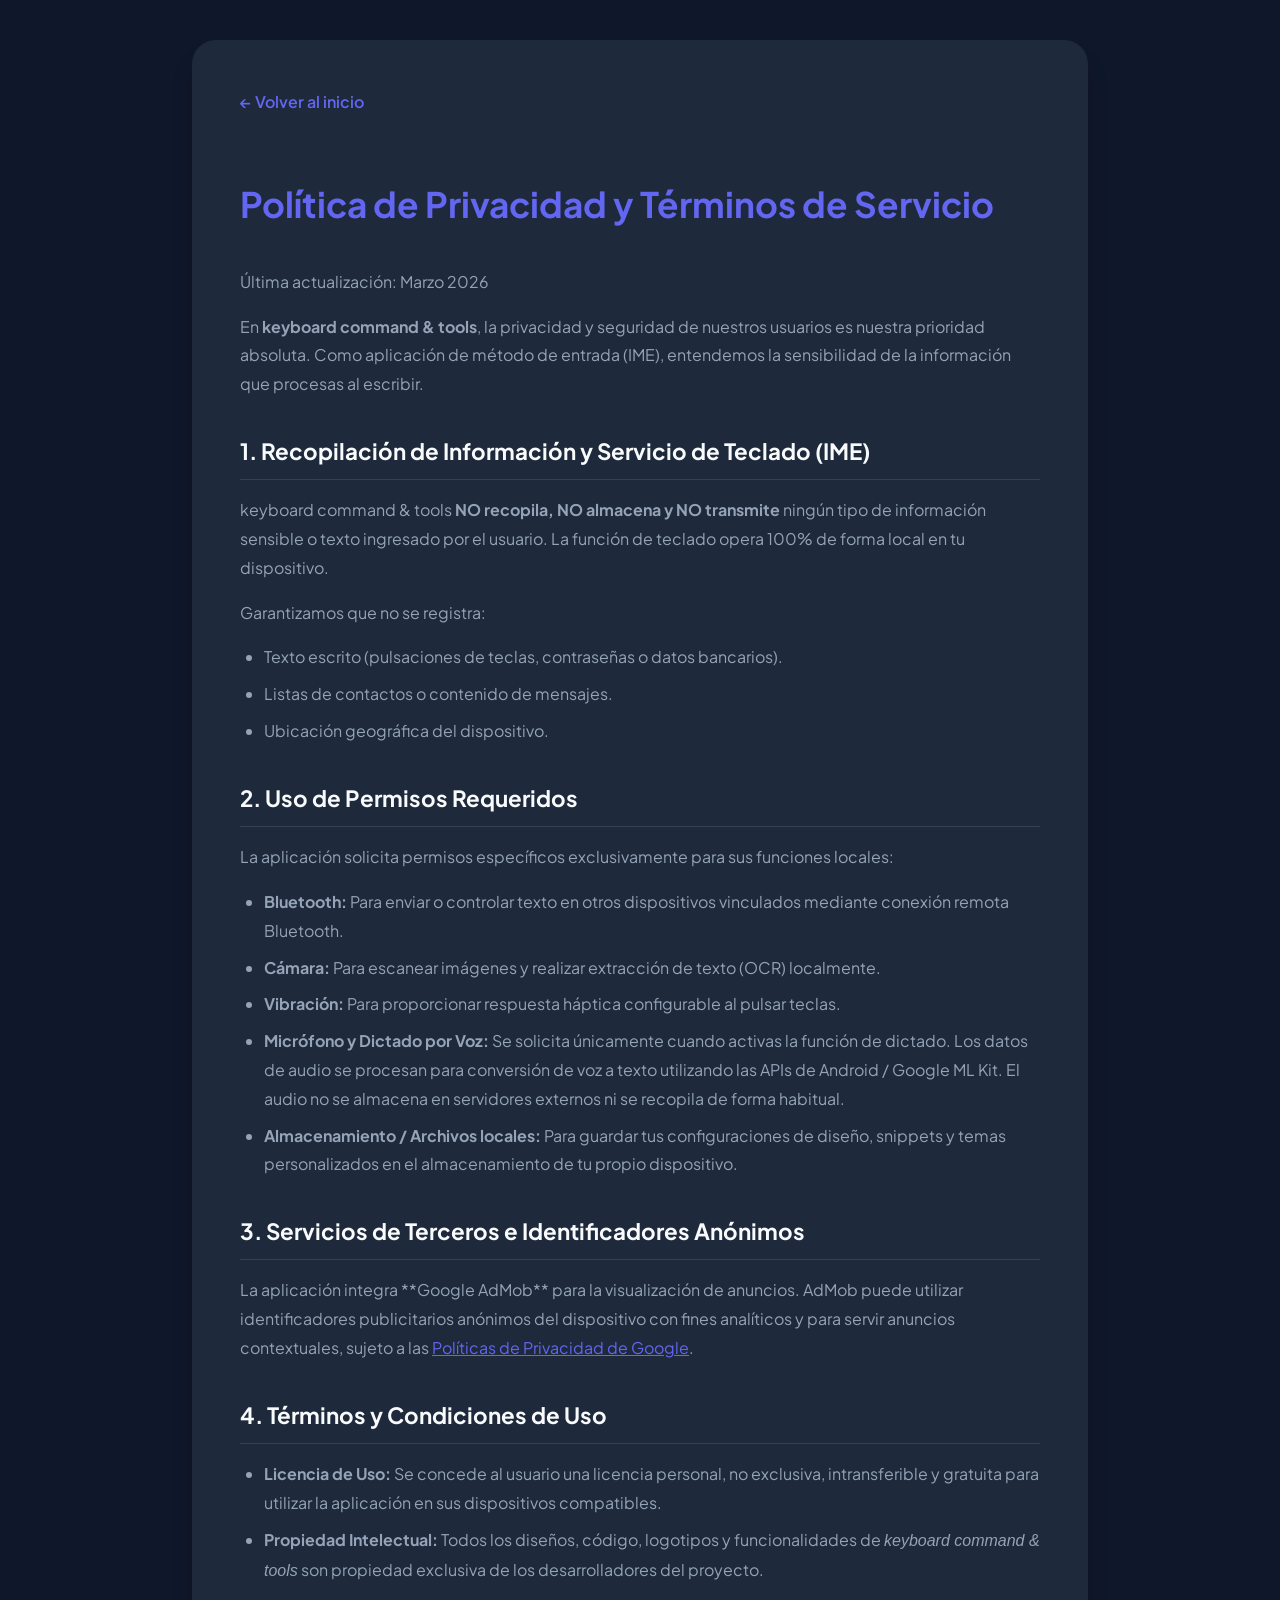
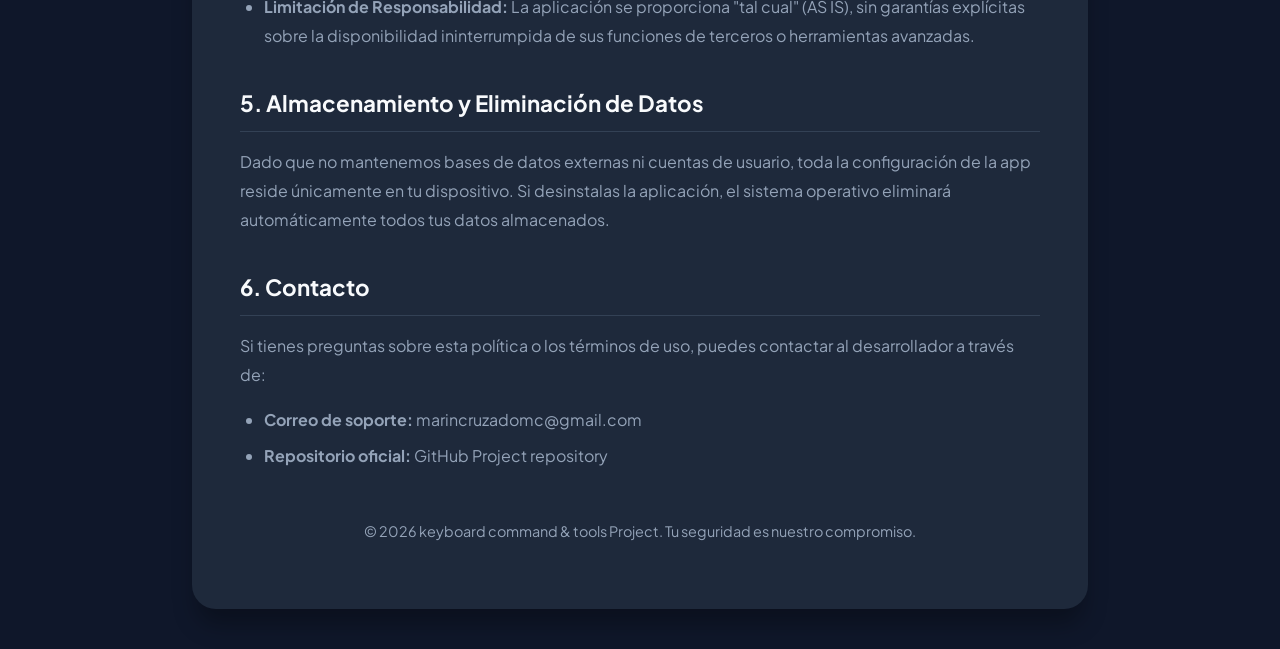
==== commit a19cd1f8: "Actualizar privacy-policy.html Se actualizó el correo de desarrollador" ====
--- a/privacy-policy.html
+++ b/privacy-policy.html
@@ -98,7 +98,7 @@
         <h2>6. Contacto</h2>
         <p>Si tienes preguntas sobre esta política o los términos de uso, puedes contactar al desarrollador a través de:</p>
         <ul>
-            <li><strong>Correo de soporte:</strong> tu-correo-de-desarrollador@gmail.com</li>
+            <li><strong>Correo de soporte:</strong> marincruzadomc@gmail.com</li>
             <li><strong>Repositorio oficial:</strong> GitHub Project repository</li>
         </ul>
 
